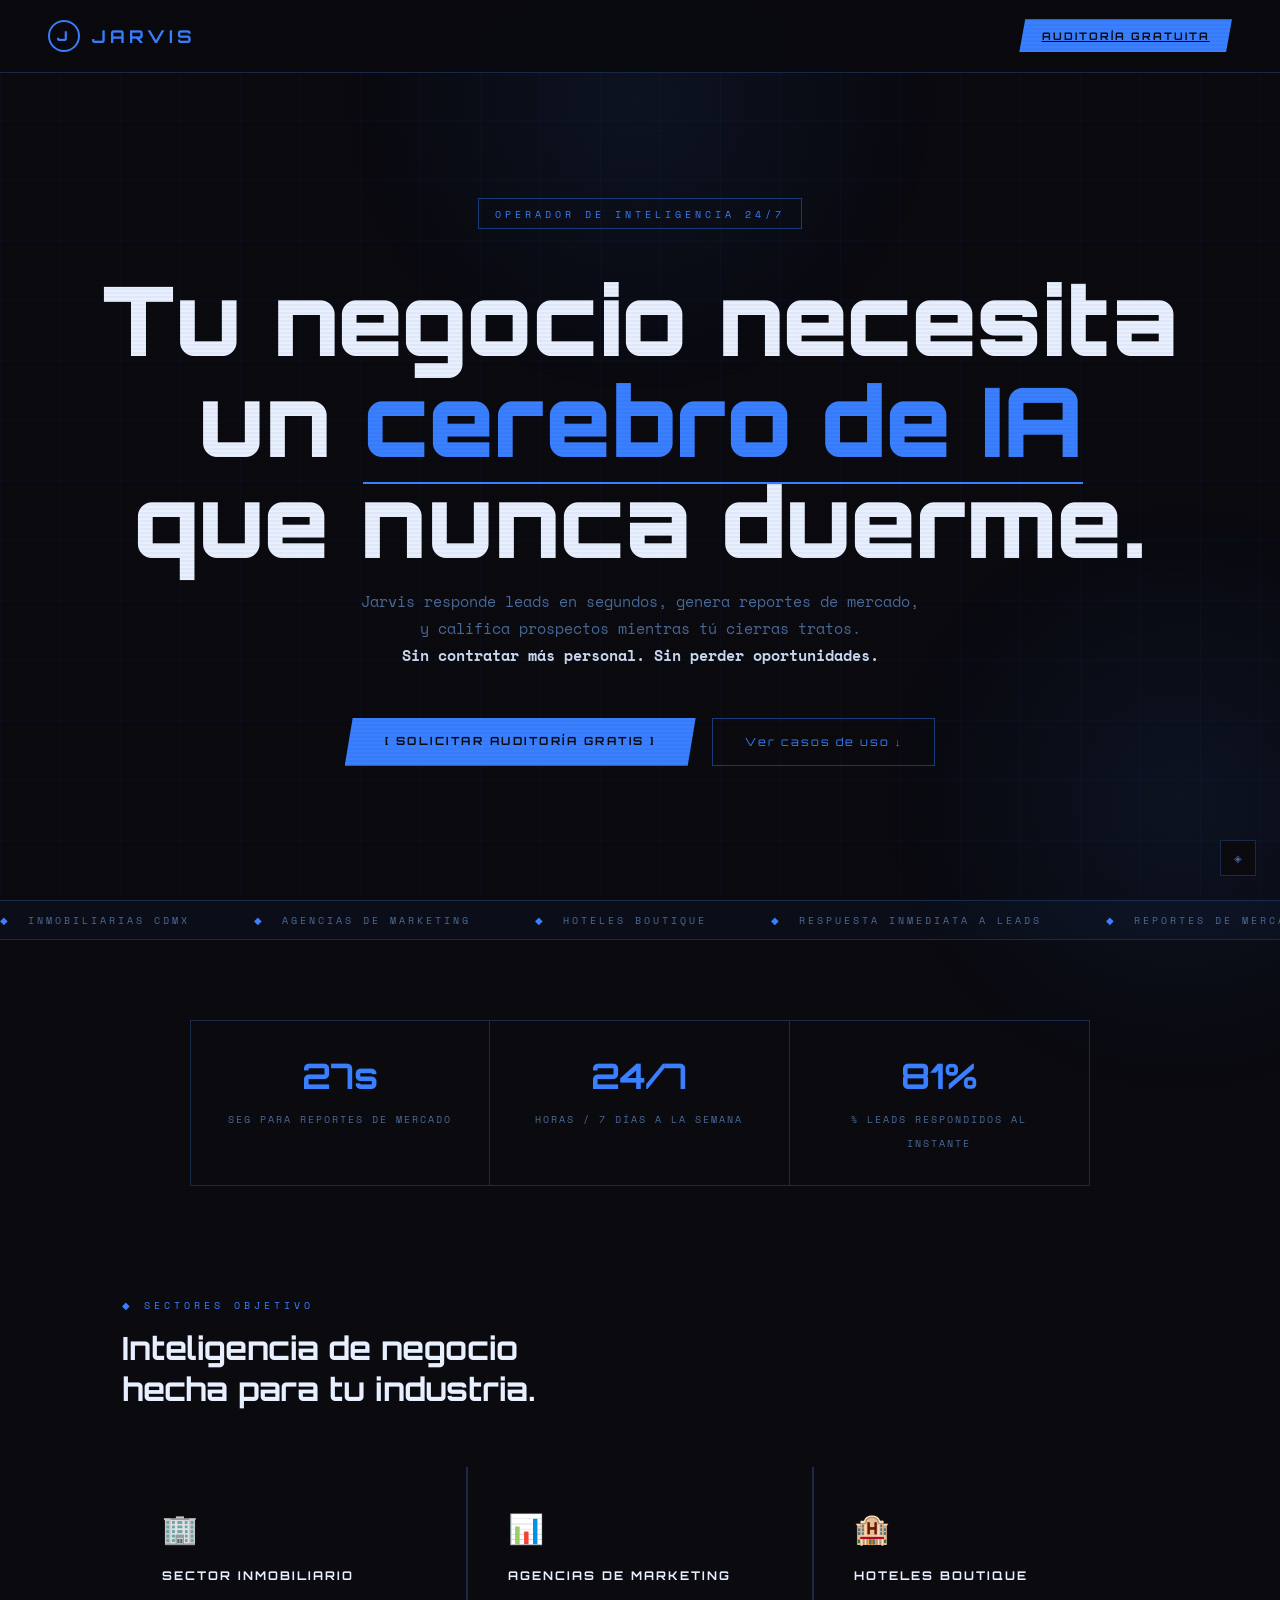
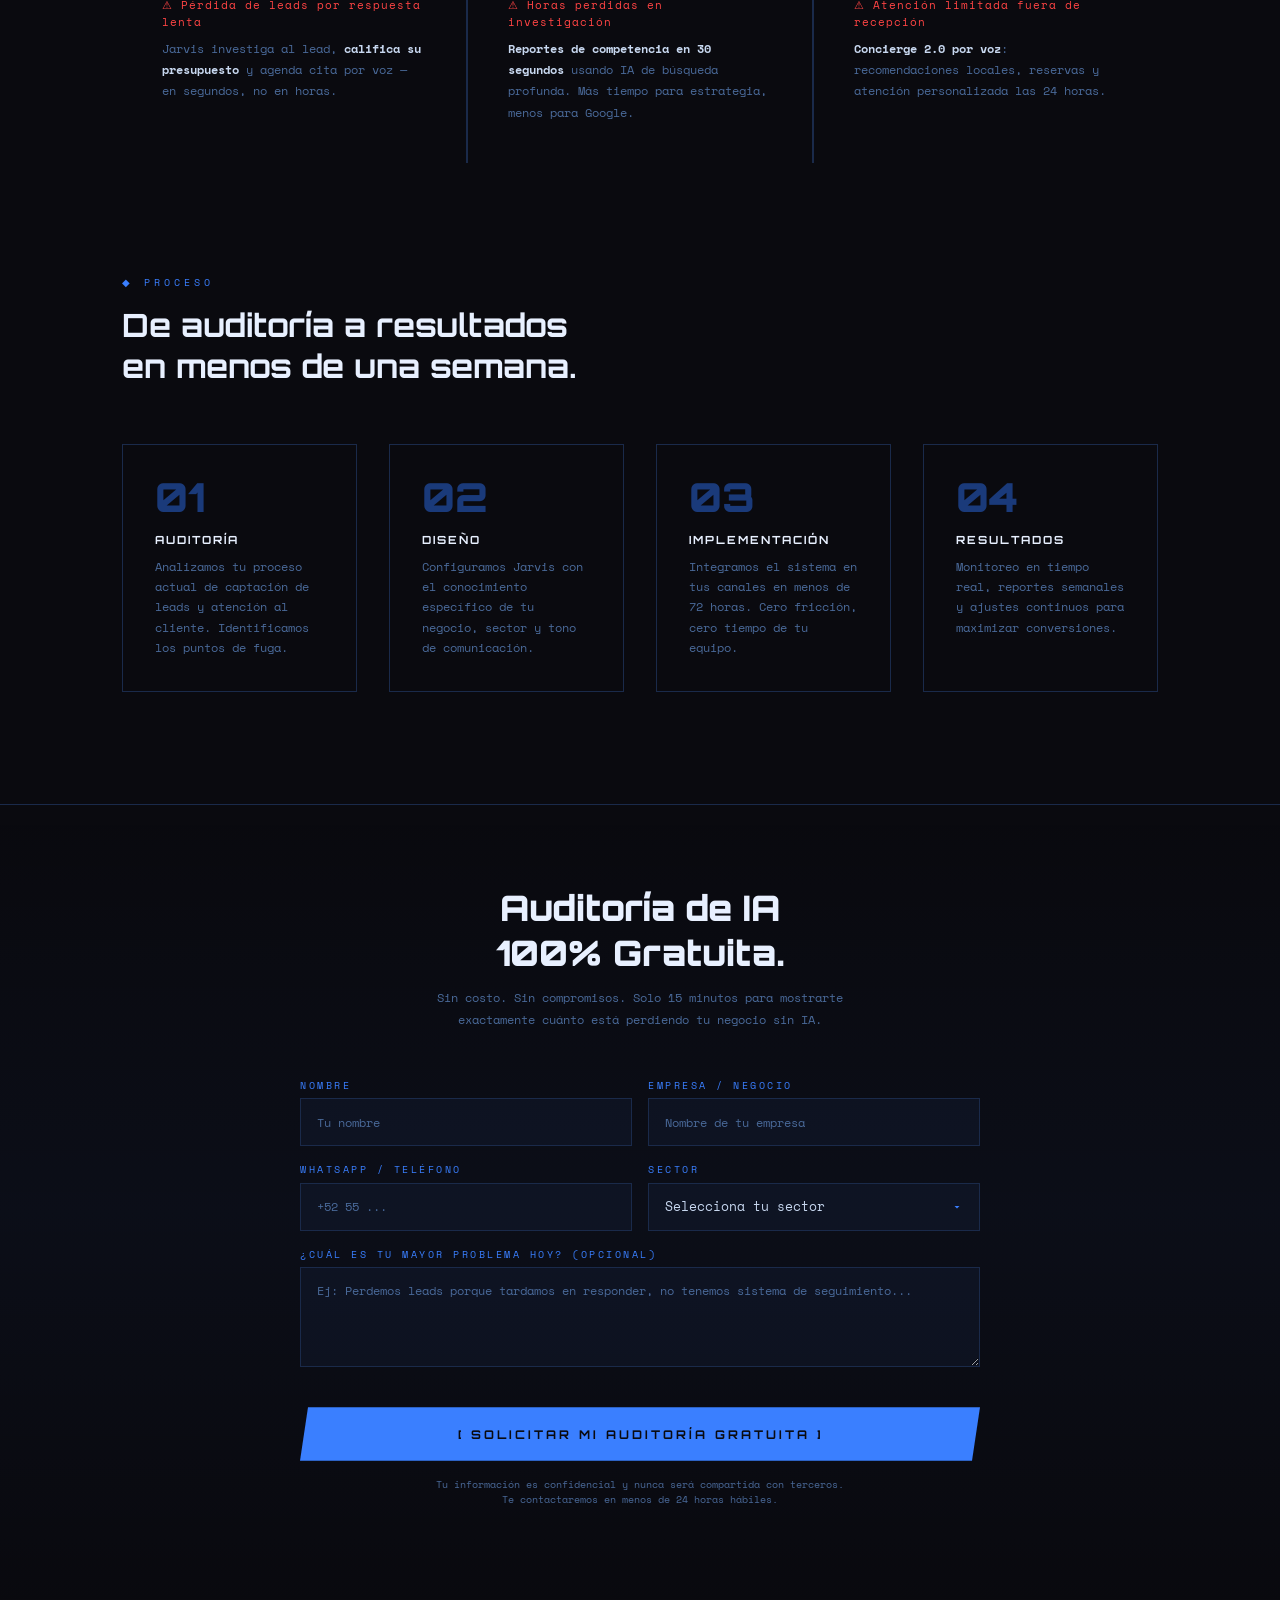
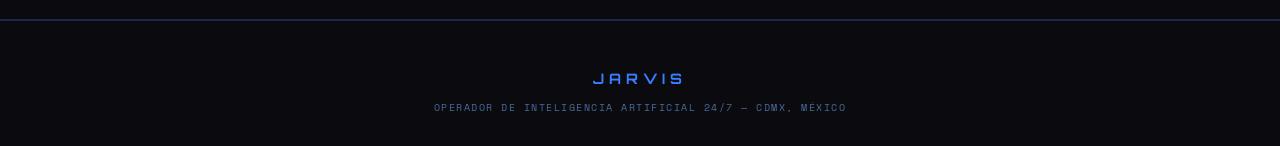
==== landing.html @ da20b684 "feat: landing page de captura de leads" ====
<!DOCTYPE html>
<html lang="es">

<head>
  <meta charset="UTF-8" />
  <meta name="viewport" content="width=device-width, initial-scale=1.0" />
  <title>JARVIS — Auditoría de IA Gratuita para tu Negocio</title>
  <link
    href="https://fonts.googleapis.com/css2?family=Orbitron:wght@300;400;500;700;900&family=Space+Mono:ital,wght@0,400;0,700;1,400&display=swap"
    rel="stylesheet" />
  <style>
    :root {
      --bg: #0a0a0f;
      --bg2: #0d0d18;
      --blue: #3a7fff;
      --blue-dim: #1a3a7a;
      --blue-glow: #3a7fff44;
      --cyan: #00d4ff;
      --text: #c8d8f0;
      --text-dim: #4a6a9a;
      --white: #e8f0ff;
      --green: #1DB954;
      --red: #ff4444;
      --border: #1a2a4a;
    }

    *,
    *::before,
    *::after {
      box-sizing: border-box;
      margin: 0;
      padding: 0;
    }

    html {
      scroll-behavior: smooth;
    }

    body {
      background: var(--bg);
      color: var(--text);
      font-family: 'Space Mono', monospace;
      overflow-x: hidden;
      cursor: crosshair;
    }

    /* ── Scanline overlay ── */
    body::before {
      content: '';
      position: fixed;
      inset: 0;
      background: repeating-linear-gradient(0deg,
          transparent,
          transparent 2px,
          rgba(0, 0, 0, 0.03) 2px,
          rgba(0, 0, 0, 0.03) 4px);
      pointer-events: none;
      z-index: 9999;
    }

    /* ── Grid background ── */
    .grid-bg {
      position: fixed;
      inset: 0;
      background-image:
        linear-gradient(rgba(58, 127, 255, 0.04) 1px, transparent 1px),
        linear-gradient(90deg, rgba(58, 127, 255, 0.04) 1px, transparent 1px);
      background-size: 60px 60px;
      pointer-events: none;
      z-index: 0;
    }

    /* ── Radial glow ── */
    .glow-orb {
      position: fixed;
      width: 600px;
      height: 600px;
      border-radius: 50%;
      background: radial-gradient(circle, rgba(58, 127, 255, 0.08) 0%, transparent 70%);
      pointer-events: none;
      z-index: 0;
      transition: all 2s ease;
    }

    .glow-orb.top {
      top: -200px;
      left: 50%;
      transform: translateX(-50%);
    }

    .glow-orb.bottom {
      bottom: -200px;
      right: -200px;
    }

    /* ── NAV ── */
    nav {
      position: fixed;
      top: 0;
      left: 0;
      right: 0;
      z-index: 100;
      display: flex;
      align-items: center;
      justify-content: space-between;
      padding: 1.2rem 3rem;
      background: rgba(10, 10, 15, 0.85);
      backdrop-filter: blur(12px);
      border-bottom: 1px solid var(--border);
    }

    .nav-logo {
      font-family: 'Orbitron', sans-serif;
      font-weight: 700;
      font-size: 1.1rem;
      color: var(--blue);
      letter-spacing: 4px;
      display: flex;
      align-items: center;
      gap: 0.75rem;
    }

    .nav-logo-icon {
      width: 32px;
      height: 32px;
      border: 2px solid var(--blue);
      border-radius: 50%;
      display: flex;
      align-items: center;
      justify-content: center;
      font-size: 0.85rem;
      font-weight: 900;
      color: var(--blue);
      animation: pulse-border 3s ease-in-out infinite;
    }

    @keyframes pulse-border {

      0%,
      100% {
        box-shadow: 0 0 0 0 var(--blue-glow);
      }

      50% {
        box-shadow: 0 0 0 6px transparent;
      }
    }

    .nav-cta {
      font-family: 'Orbitron', sans-serif;
      font-size: 0.65rem;
      font-weight: 700;
      letter-spacing: 2px;
      color: var(--bg);
      background: var(--blue);
      border: none;
      padding: 0.6rem 1.4rem;
      cursor: pointer;
      clip-path: polygon(6px 0%, 100% 0%, calc(100% - 6px) 100%, 0% 100%);
      transition: all 0.2s;
    }

    .nav-cta:hover {
      background: var(--cyan);
      transform: scale(1.04);
    }

    /* ── HERO ── */
    .hero {
      position: relative;
      z-index: 1;
      min-height: 100vh;
      display: flex;
      flex-direction: column;
      align-items: center;
      justify-content: center;
      text-align: center;
      padding: 8rem 2rem 4rem;
    }

    .hero-tag {
      font-size: 0.65rem;
      letter-spacing: 4px;
      color: var(--blue);
      border: 1px solid var(--blue-dim);
      padding: 0.4rem 1rem;
      margin-bottom: 2.5rem;
      animation: fadeInDown 0.8s ease forwards;
      opacity: 0;
    }

    .hero-title {
      font-family: 'Orbitron', sans-serif;
      font-weight: 900;
      font-size: clamp(2.4rem, 8vw, 6rem);
      line-height: 1.05;
      color: var(--white);
      margin-bottom: 1rem;
      animation: fadeInDown 0.8s 0.15s ease forwards;
      opacity: 0;
    }

    .hero-title span {
      color: var(--blue);
      position: relative;
    }

    .hero-title span::after {
      content: '';
      position: absolute;
      bottom: -4px;
      left: 0;
      right: 0;
      height: 2px;
      background: var(--blue);
      animation: expand-line 1.2s 0.8s ease forwards;
      transform: scaleX(0);
      transform-origin: left;
    }

    @keyframes expand-line {
      to {
        transform: scaleX(1);
      }
    }

    .hero-sub {
      font-size: 0.95rem;
      line-height: 1.8;
      color: var(--text-dim);
      max-width: 620px;
      margin: 0 auto 3rem;
      animation: fadeInDown 0.8s 0.3s ease forwards;
      opacity: 0;
    }

    .hero-sub strong {
      color: var(--text);
    }

    .hero-cta-group {
      display: flex;
      gap: 1rem;
      justify-content: center;
      flex-wrap: wrap;
      animation: fadeInDown 0.8s 0.45s ease forwards;
      opacity: 0;
    }

    .btn-primary {
      font-family: 'Orbitron', sans-serif;
      font-size: 0.7rem;
      font-weight: 700;
      letter-spacing: 2.5px;
      color: var(--bg);
      background: var(--blue);
      border: none;
      padding: 1rem 2.5rem;
      cursor: pointer;
      clip-path: polygon(8px 0%, 100% 0%, calc(100% - 8px) 100%, 0% 100%);
      transition: all 0.25s;
      text-decoration: none;
      display: inline-block;
    }

    .btn-primary:hover {
      background: var(--cyan);
      transform: translateY(-2px);
      box-shadow: 0 8px 30px rgba(0, 212, 255, 0.3);
    }

    .btn-secondary {
      font-family: 'Orbitron', sans-serif;
      font-size: 0.7rem;
      font-weight: 400;
      letter-spacing: 2px;
      color: var(--blue);
      background: transparent;
      border: 1px solid var(--blue-dim);
      padding: 1rem 2rem;
      cursor: pointer;
      text-decoration: none;
      display: inline-block;
      transition: all 0.25s;
    }

    .btn-secondary:hover {
      border-color: var(--blue);
      background: var(--blue-glow);
    }

    /* ── Ticker ── */
    .ticker-wrap {
      position: relative;
      z-index: 1;
      overflow: hidden;
      border-top: 1px solid var(--border);
      border-bottom: 1px solid var(--border);
      background: rgba(58, 127, 255, 0.04);
      padding: 0.7rem 0;
      margin-bottom: 5rem;
    }

    .ticker {
      display: flex;
      gap: 4rem;
      animation: ticker 18s linear infinite;
      white-space: nowrap;
      width: max-content;
    }

    .ticker-item {
      font-size: 0.65rem;
      letter-spacing: 3px;
      color: var(--text-dim);
    }

    .ticker-item span {
      color: var(--blue);
      margin-right: 0.5rem;
    }

    @keyframes ticker {
      from {
        transform: translateX(0);
      }

      to {
        transform: translateX(-50%);
      }
    }

    /* ── STATS ── */
    .stats-bar {
      position: relative;
      z-index: 1;
      display: grid;
      grid-template-columns: repeat(3, 1fr);
      gap: 0;
      border: 1px solid var(--border);
      max-width: 900px;
      margin: 0 auto 7rem;
      animation: fadeInUp 0.8s 0.6s ease forwards;
      opacity: 0;
    }

    .stat-item {
      padding: 2rem;
      text-align: center;
      border-right: 1px solid var(--border);
      position: relative;
    }

    .stat-item:last-child {
      border-right: none;
    }

    .stat-num {
      font-family: 'Orbitron', sans-serif;
      font-size: 2.2rem;
      font-weight: 700;
      color: var(--blue);
      display: block;
      margin-bottom: 0.4rem;
    }

    .stat-label {
      font-size: 0.6rem;
      letter-spacing: 2px;
      color: var(--text-dim);
    }

    /* ── SECTORES ── */
    .section {
      position: relative;
      z-index: 1;
      max-width: 1100px;
      margin: 0 auto;
      padding: 0 2rem 7rem;
    }

    .section-header {
      margin-bottom: 3.5rem;
    }

    .section-tag {
      font-size: 0.6rem;
      letter-spacing: 4px;
      color: var(--blue);
      margin-bottom: 1rem;
      display: block;
    }

    .section-title {
      font-family: 'Orbitron', sans-serif;
      font-size: clamp(1.3rem, 3vw, 2rem);
      font-weight: 700;
      color: var(--white);
      line-height: 1.3;
    }

    .sector-grid {
      display: grid;
      grid-template-columns: repeat(auto-fit, minmax(300px, 1fr));
      gap: 1.5px;
      background: var(--border);
    }

    .sector-card {
      background: var(--bg);
      padding: 2.5rem;
      position: relative;
      overflow: hidden;
      transition: all 0.3s;
      cursor: default;
    }

    .sector-card::before {
      content: '';
      position: absolute;
      top: 0;
      left: 0;
      width: 100%;
      height: 2px;
      background: var(--blue);
      transform: scaleX(0);
      transform-origin: left;
      transition: transform 0.4s ease;
    }

    .sector-card:hover::before {
      transform: scaleX(1);
    }

    .sector-card:hover {
      background: rgba(58, 127, 255, 0.04);
    }

    .sector-icon {
      font-size: 1.8rem;
      margin-bottom: 1.2rem;
      display: block;
    }

    .sector-name {
      font-family: 'Orbitron', sans-serif;
      font-size: 0.75rem;
      font-weight: 700;
      letter-spacing: 2px;
      color: var(--white);
      margin-bottom: 0.8rem;
    }

    .sector-problem {
      font-size: 0.7rem;
      color: var(--red);
      letter-spacing: 1px;
      margin-bottom: 0.5rem;
    }

    .sector-solution {
      font-size: 0.78rem;
      line-height: 1.7;
      color: var(--text-dim);
    }

    .sector-solution strong {
      color: var(--text);
    }

    /* ── CÓMO FUNCIONA ── */
    .how-grid {
      display: grid;
      grid-template-columns: repeat(auto-fit, minmax(220px, 1fr));
      gap: 2rem;
      counter-reset: steps;
    }

    .how-step {
      position: relative;
      counter-increment: steps;
      padding: 2rem;
      border: 1px solid var(--border);
      transition: border-color 0.3s;
    }

    .how-step:hover {
      border-color: var(--blue);
    }

    .how-step::before {
      content: '0' counter(steps);
      font-family: 'Orbitron', sans-serif;
      font-size: 2.5rem;
      font-weight: 900;
      color: var(--blue-dim);
      display: block;
      margin-bottom: 1rem;
      line-height: 1;
    }

    .how-step-title {
      font-family: 'Orbitron', sans-serif;
      font-size: 0.7rem;
      font-weight: 700;
      letter-spacing: 2px;
      color: var(--white);
      margin-bottom: 0.6rem;
    }

    .how-step-desc {
      font-size: 0.75rem;
      line-height: 1.7;
      color: var(--text-dim);
    }

    /* ── FORMULARIO ── */
    #form-section {
      position: relative;
      z-index: 1;
      padding: 5rem 2rem 7rem;
      background: linear-gradient(180deg, transparent, rgba(58, 127, 255, 0.04) 50%, transparent);
      border-top: 1px solid var(--border);
      border-bottom: 1px solid var(--border);
    }

    .form-container {
      max-width: 680px;
      margin: 0 auto;
    }

    .form-title {
      font-family: 'Orbitron', sans-serif;
      font-size: clamp(1.4rem, 4vw, 2.2rem);
      font-weight: 900;
      color: var(--white);
      text-align: center;
      margin-bottom: 0.8rem;
    }

    .form-sub {
      font-size: 0.78rem;
      color: var(--text-dim);
      text-align: center;
      margin-bottom: 3rem;
      line-height: 1.7;
    }

    .form-grid {
      display: grid;
      grid-template-columns: 1fr 1fr;
      gap: 1rem;
      margin-bottom: 1rem;
    }

    @media (max-width: 560px) {
      .form-grid {
        grid-template-columns: 1fr;
      }
    }

    .form-group {
      display: flex;
      flex-direction: column;
      gap: 0.4rem;
    }

    .form-group.full {
      grid-column: 1 / -1;
    }

    .form-label {
      font-size: 0.6rem;
      letter-spacing: 2.5px;
      color: var(--blue);
    }

    .form-input,
    .form-select,
    .form-textarea {
      background: rgba(58, 127, 255, 0.05);
      border: 1px solid var(--border);
      color: var(--text);
      font-family: 'Space Mono', monospace;
      font-size: 0.8rem;
      padding: 0.85rem 1rem;
      transition: border-color 0.2s, background 0.2s;
      outline: none;
      width: 100%;
      -webkit-appearance: none;
    }

    .form-input:focus,
    .form-select:focus,
    .form-textarea:focus {
      border-color: var(--blue);
      background: rgba(58, 127, 255, 0.1);
    }

    .form-input::placeholder,
    .form-textarea::placeholder {
      color: var(--text-dim);
      font-size: 0.75rem;
    }

    .form-select {
      cursor: pointer;
      background-image: url("data:image/svg+xml,%3Csvg xmlns='http://www.w3.org/2000/svg' width='12' height='12' viewBox='0 0 24 24' fill='%233a7fff'%3E%3Cpath d='M7 10l5 5 5-5z'/%3E%3C/svg%3E");
      background-repeat: no-repeat;
      background-position: right 1rem center;
      padding-right: 2.5rem;
    }

    .form-select option {
      background: #0d0d18;
      color: var(--text);
    }

    .form-textarea {
      resize: vertical;
      min-height: 100px;
    }

    .form-submit {
      width: 100%;
      font-family: 'Orbitron', sans-serif;
      font-size: 0.75rem;
      font-weight: 700;
      letter-spacing: 3px;
      color: var(--bg);
      background: var(--blue);
      border: none;
      padding: 1.2rem;
      cursor: pointer;
      margin-top: 1.5rem;
      clip-path: polygon(8px 0%, 100% 0%, calc(100% - 8px) 100%, 0% 100%);
      transition: all 0.25s;
      position: relative;
      overflow: hidden;
    }

    .form-submit::after {
      content: '';
      position: absolute;
      inset: 0;
      background: linear-gradient(90deg, transparent, rgba(255, 255, 255, 0.15), transparent);
      transform: translateX(-100%);
      transition: transform 0.5s;
    }

    .form-submit:hover::after {
      transform: translateX(100%);
    }

    .form-submit:hover {
      background: var(--cyan);
    }

    .form-submit:disabled {
      opacity: 0.5;
      cursor: not-allowed;
    }

    .form-legal {
      font-size: 0.6rem;
      color: var(--text-dim);
      text-align: center;
      margin-top: 1rem;
      line-height: 1.6;
    }

    /* ── SUCCESS ── */
    #success-msg {
      display: none;
      text-align: center;
      padding: 3rem;
      border: 1px solid var(--green);
      background: rgba(29, 185, 84, 0.05);
    }

    #success-msg .ok-icon {
      font-size: 2.5rem;
      display: block;
      margin-bottom: 1rem;
    }

    #success-msg h3 {
      font-family: 'Orbitron', sans-serif;
      color: var(--green);
      letter-spacing: 2px;
      margin-bottom: 0.8rem;
      font-size: 1rem;
    }

    #success-msg p {
      font-size: 0.78rem;
      color: var(--text-dim);
      line-height: 1.7;
    }

    /* ── LEADS PANEL ── */
    #admin-panel {
      display: none;
      position: fixed;
      inset: 0;
      background: rgba(0, 0, 0, 0.9);
      z-index: 200;
      overflow-y: auto;
      padding: 2rem;
    }

    .admin-inner {
      max-width: 900px;
      margin: 0 auto;
      background: var(--bg2);
      border: 1px solid var(--border);
      padding: 2rem;
    }

    .admin-header {
      display: flex;
      justify-content: space-between;
      align-items: center;
      margin-bottom: 2rem;
      padding-bottom: 1rem;
      border-bottom: 1px solid var(--border);
    }

    .admin-title {
      font-family: 'Orbitron', sans-serif;
      color: var(--blue);
      letter-spacing: 3px;
      font-size: 0.9rem;
    }

    .btn-close-admin {
      background: none;
      border: 1px solid var(--border);
      color: var(--text-dim);
      font-family: 'Space Mono', monospace;
      font-size: 0.75rem;
      padding: 0.4rem 0.8rem;
      cursor: pointer;
    }

    .btn-close-admin:hover {
      border-color: var(--red);
      color: var(--red);
    }

    .lead-table {
      width: 100%;
      border-collapse: collapse;
      font-size: 0.72rem;
    }

    .lead-table th {
      font-size: 0.58rem;
      letter-spacing: 2px;
      color: var(--blue);
      text-align: left;
      padding: 0.7rem 0.8rem;
      border-bottom: 1px solid var(--border);
    }

    .lead-table td {
      padding: 0.8rem;
      border-bottom: 1px solid rgba(26, 42, 74, 0.5);
      color: var(--text-dim);
      vertical-align: top;
    }

    .lead-table tr:hover td {
      background: rgba(58, 127, 255, 0.04);
    }

    .lead-table .lead-nombre {
      color: var(--white);
      font-weight: 700;
    }

    .badge-sector {
      font-size: 0.55rem;
      letter-spacing: 1.5px;
      padding: 0.2rem 0.5rem;
      border: 1px solid var(--blue-dim);
      color: var(--blue);
    }

    .admin-empty {
      text-align: center;
      padding: 3rem;
      color: var(--text-dim);
      font-size: 0.75rem;
    }

    .admin-actions {
      display: flex;
      gap: 1rem;
      margin-top: 1.5rem;
      flex-wrap: wrap;
    }

    .btn-export {
      font-family: 'Orbitron', sans-serif;
      font-size: 0.6rem;
      letter-spacing: 2px;
      color: var(--blue);
      background: transparent;
      border: 1px solid var(--blue-dim);
      padding: 0.6rem 1.2rem;
      cursor: pointer;
      transition: all 0.2s;
    }

    .btn-export:hover {
      border-color: var(--blue);
      background: var(--blue-glow);
    }

    /* ── FOOTER ── */
    footer {
      position: relative;
      z-index: 1;
      text-align: center;
      padding: 3rem 2rem;
      border-top: 1px solid var(--border);
    }

    .footer-logo {
      font-family: 'Orbitron', sans-serif;
      font-size: 0.9rem;
      font-weight: 700;
      color: var(--blue);
      letter-spacing: 5px;
      margin-bottom: 0.8rem;
    }

    .footer-text {
      font-size: 0.62rem;
      letter-spacing: 1.5px;
      color: var(--text-dim);
    }

    /* ── Hidden admin trigger ── */
    .admin-trigger {
      position: fixed;
      bottom: 1.5rem;
      right: 1.5rem;
      width: 36px;
      height: 36px;
      border: 1px solid var(--border);
      background: var(--bg);
      cursor: pointer;
      display: flex;
      align-items: center;
      justify-content: center;
      font-size: 0.6rem;
      color: var(--text-dim);
      z-index: 50;
      font-family: 'Space Mono', monospace;
      transition: all 0.2s;
    }

    .admin-trigger:hover {
      border-color: var(--blue);
      color: var(--blue);
    }

    /* ── Animations ── */
    @keyframes fadeInDown {
      from {
        opacity: 0;
        transform: translateY(-20px);
      }

      to {
        opacity: 1;
        transform: translateY(0);
      }
    }

    @keyframes fadeInUp {
      from {
        opacity: 0;
        transform: translateY(20px);
      }

      to {
        opacity: 1;
        transform: translateY(0);
      }
    }

    .reveal {
      opacity: 0;
      transform: translateY(24px);
      transition: opacity 0.7s ease, transform 0.7s ease;
    }

    .reveal.visible {
      opacity: 1;
      transform: none;
    }

    /* ── Responsive ── */
    @media (max-width: 768px) {
      nav {
        padding: 1rem 1.5rem;
      }

      .stats-bar {
        grid-template-columns: 1fr;
      }

      .stat-item {
        border-right: none;
        border-bottom: 1px solid var(--border);
      }

      .stat-item:last-child {
        border-bottom: none;
      }
    }
  </style>
</head>

<body>

  <div class="grid-bg"></div>
  <div class="glow-orb top"></div>
  <div class="glow-orb bottom"></div>

  <!-- NAV -->
  <nav>
    <div class="nav-logo">
      <div class="nav-logo-icon">J</div>
      JARVIS
    </div>
    <a href="#form-section" class="nav-cta">AUDITORÍA GRATUITA</a>
  </nav>

  <!-- HERO -->
  <section class="hero">
    <div class="hero-tag">OPERADOR DE INTELIGENCIA 24/7</div>
    <h1 class="hero-title">
      Tu negocio necesita<br />un <span>cerebro de IA</span><br />que nunca duerme.
    </h1>
    <p class="hero-sub">
      Jarvis responde leads en segundos, genera reportes de mercado,<br />
      y califica prospectos mientras tú cierras tratos.<br />
      <strong>Sin contratar más personal. Sin perder oportunidades.</strong>
    </p>
    <div class="hero-cta-group">
      <a href="#form-section" class="btn-primary">[ SOLICITAR AUDITORÍA GRATIS ]</a>
      <a href="#sectores" class="btn-secondary">Ver casos de uso ↓</a>
    </div>
  </section>

  <!-- TICKER -->
  <div class="ticker-wrap">
    <div class="ticker">
      <span class="ticker-item"><span>◆</span> INMOBILIARIAS CDMX</span>
      <span class="ticker-item"><span>◆</span> AGENCIAS DE MARKETING</span>
      <span class="ticker-item"><span>◆</span> HOTELES BOUTIQUE</span>
      <span class="ticker-item"><span>◆</span> RESPUESTA INMEDIATA A LEADS</span>
      <span class="ticker-item"><span>◆</span> REPORTES DE MERCADO EN 30 SEG</span>
      <span class="ticker-item"><span>◆</span> CONCIERGE 2.0 POR VOZ</span>
      <span class="ticker-item"><span>◆</span> INMOBILIARIAS CDMX</span>
      <span class="ticker-item"><span>◆</span> AGENCIAS DE MARKETING</span>
      <span class="ticker-item"><span>◆</span> HOTELES BOUTIQUE</span>
      <span class="ticker-item"><span>◆</span> RESPUESTA INMEDIATA A LEADS</span>
      <span class="ticker-item"><span>◆</span> REPORTES DE MERCADO EN 30 SEG</span>
      <span class="ticker-item"><span>◆</span> CONCIERGE 2.0 POR VOZ</span>
    </div>
  </div>

  <!-- STATS -->
  <div class="stats-bar reveal">
    <div class="stat-item">
      <span class="stat-num" data-target="30">0</span>
      <span class="stat-label">SEG PARA REPORTES DE MERCADO</span>
    </div>
    <div class="stat-item">
      <span class="stat-num" data-target="24">0</span>
      <span class="stat-label">HORAS / 7 DÍAS A LA SEMANA</span>
    </div>
    <div class="stat-item">
      <span class="stat-num" data-target="100">0</span>
      <span class="stat-label">% LEADS RESPONDIDOS AL INSTANTE</span>
    </div>
  </div>

  <!-- SECTORES -->
  <section class="section" id="sectores">
    <div class="section-header reveal">
      <span class="section-tag">◆ SECTORES OBJETIVO</span>
      <h2 class="section-title">Inteligencia de negocio<br />hecha para tu industria.</h2>
    </div>
    <div class="sector-grid reveal">
      <div class="sector-card">
        <span class="sector-icon">🏢</span>
        <div class="sector-name">SECTOR INMOBILIARIO</div>
        <div class="sector-problem">⚠ Pérdida de leads por respuesta lenta</div>
        <div class="sector-solution">
          Jarvis investiga al lead, <strong>califica su presupuesto</strong> y agenda cita por voz — en segundos, no en
          horas.
        </div>
      </div>
      <div class="sector-card">
        <span class="sector-icon">📊</span>
        <div class="sector-name">AGENCIAS DE MARKETING</div>
        <div class="sector-problem">⚠ Horas perdidas en investigación</div>
        <div class="sector-solution">
          <strong>Reportes de competencia en 30 segundos</strong> usando IA de búsqueda profunda. Más tiempo para
          estrategia, menos para Google.
        </div>
      </div>
      <div class="sector-card">
        <span class="sector-icon">🏨</span>
        <div class="sector-name">HOTELES BOUTIQUE</div>
        <div class="sector-problem">⚠ Atención limitada fuera de recepción</div>
        <div class="sector-solution">
          <strong>Concierge 2.0 por voz</strong>: recomendaciones locales, reservas y atención personalizada las 24
          horas.
        </div>
      </div>
    </div>
  </section>

  <!-- CÓMO FUNCIONA -->
  <section class="section">
    <div class="section-header reveal">
      <span class="section-tag">◆ PROCESO</span>
      <h2 class="section-title">De auditoría a resultados<br />en menos de una semana.</h2>
    </div>
    <div class="how-grid reveal">
      <div class="how-step">
        <div class="how-step-title">AUDITORÍA</div>
        <div class="how-step-desc">Analizamos tu proceso actual de captación de leads y atención al cliente.
          Identificamos los puntos de fuga.</div>
      </div>
      <div class="how-step">
        <div class="how-step-title">DISEÑO</div>
        <div class="how-step-desc">Configuramos Jarvis con el conocimiento específico de tu negocio, sector y tono de
          comunicación.</div>
      </div>
      <div class="how-step">
        <div class="how-step-title">IMPLEMENTACIÓN</div>
        <div class="how-step-desc">Integramos el sistema en tus canales en menos de 72 horas. Cero fricción, cero tiempo
          de tu equipo.</div>
      </div>
      <div class="how-step">
        <div class="how-step-title">RESULTADOS</div>
        <div class="how-step-desc">Monitoreo en tiempo real, reportes semanales y ajustes continuos para maximizar
          conversiones.</div>
      </div>
    </div>
  </section>

  <!-- FORMULARIO -->
  <section id="form-section">
    <div class="form-container">
      <h2 class="form-title reveal">Auditoría de IA<br />100% Gratuita.</h2>
      <p class="form-sub reveal">
        Sin costo. Sin compromisos. Solo 15 minutos para mostrarte<br />
        exactamente cuánto está perdiendo tu negocio sin IA.
      </p>

      <form id="lead-form" class="reveal">
        <div class="form-grid">
          <div class="form-group">
            <label class="form-label">NOMBRE</label>
            <input type="text" class="form-input" id="f-nombre" placeholder="Tu nombre" required />
          </div>
          <div class="form-group">
            <label class="form-label">EMPRESA / NEGOCIO</label>
            <input type="text" class="form-input" id="f-empresa" placeholder="Nombre de tu empresa" required />
          </div>
          <div class="form-group">
            <label class="form-label">WHATSAPP / TELÉFONO</label>
            <input type="tel" class="form-input" id="f-telefono" placeholder="+52 55 ..." required />
          </div>
          <div class="form-group">
            <label class="form-label">SECTOR</label>
            <select class="form-select" id="f-sector" required>
              <option value="" disabled selected>Selecciona tu sector</option>
              <option value="Inmobiliario">Inmobiliario / Real Estate</option>
              <option value="Marketing">Agencia de Marketing</option>
              <option value="Hotel">Hotel / Hospedaje</option>
              <option value="Restaurante">Restaurante / F&B</option>
              <option value="Retail">Retail / Comercio</option>
              <option value="Servicios">Servicios Profesionales</option>
              <option value="Otro">Otro</option>
            </select>
          </div>
          <div class="form-group full">
            <label class="form-label">¿CUÁL ES TU MAYOR PROBLEMA HOY? (OPCIONAL)</label>
            <textarea class="form-textarea" id="f-problema"
              placeholder="Ej: Perdemos leads porque tardamos en responder, no tenemos sistema de seguimiento..."></textarea>
          </div>
        </div>
        <button type="submit" class="form-submit" id="btn-submit">
          [ SOLICITAR MI AUDITORÍA GRATUITA ]
        </button>
        <p class="form-legal">
          Tu información es confidencial y nunca será compartida con terceros.<br />
          Te contactaremos en menos de 24 horas hábiles.
        </p>
      </form>

      <div id="success-msg">
        <span class="ok-icon">✓</span>
        <h3>SOLICITUD RECIBIDA</h3>
        <p>
          Hemos registrado tu solicitud de auditoría.<br />
          Te contactaremos en las próximas <strong>24 horas hábiles</strong><br />
          al número que proporcionaste. ¡Prepárate para ver los números reales!
        </p>
      </div>
    </div>
  </section>

  <!-- FOOTER -->
  <footer>
    <div class="footer-logo">JARVIS</div>
    <p class="footer-text">OPERADOR DE INTELIGENCIA ARTIFICIAL 24/7 — CDMX, MÉXICO</p>
  </footer>

  <!-- Admin trigger (hidden) -->
  <button class="admin-trigger" id="btn-admin-trigger" title="Panel de leads">◈</button>

  <!-- Admin panel -->
  <div id="admin-panel">
    <div class="admin-inner">
      <div class="admin-header">
        <div class="admin-title">[ PANEL DE LEADS ]</div>
        <button class="btn-close-admin" id="btn-close-admin">[ CERRAR ]</button>
      </div>
      <div id="leads-table-wrap"></div>
      <div class="admin-actions">
        <button class="btn-export" id="btn-export-leads">[ ↓ EXPORTAR .TXT ]</button>
        <button class="btn-export" id="btn-clear-leads" style="border-color:#ff444444;color:#ff4444;">[ LIMPIAR LEADS
          ]</button>
      </div>
    </div>
  </div>

  <script>
    // ── Scroll reveal ──
    const reveals = document.querySelectorAll('.reveal');
    const observer = new IntersectionObserver((entries) => {
      entries.forEach(e => { if (e.isIntersecting) { e.target.classList.add('visible'); } });
    }, { threshold: 0.12 });
    reveals.forEach(el => observer.observe(el));

    // ── Counter animation ──
    const counters = document.querySelectorAll('.stat-num[data-target]');
    const counterObs = new IntersectionObserver((entries) => {
      entries.forEach(e => {
        if (e.isIntersecting) {
          const el = e.target;
          const target = parseInt(el.dataset.target);
          let current = 0;
          const step = Math.ceil(target / 40);
          const interval = setInterval(() => {
            current = Math.min(current + step, target);
            el.textContent = current + (target === 100 ? '%' : (target === 24 ? '/7' : 's'));
            if (current >= target) clearInterval(interval);
          }, 35);
          counterObs.unobserve(el);
        }
      });
    }, { threshold: 0.5 });
    counters.forEach(el => counterObs.observe(el));

    // ── Lead storage ──
    function getLeads() {
      try { return JSON.parse(localStorage.getItem('jarvis-leads') || '[]'); } catch { return []; }
    }
    function saveLeads(leads) {
      localStorage.setItem('jarvis-leads', JSON.stringify(leads));
    }

    // ── Form submit ──
    const form = document.getElementById('lead-form');
    const successMsg = document.getElementById('success-msg');
    const btnSubmit = document.getElementById('btn-submit');

    form.addEventListener('submit', (e) => {
      e.preventDefault();
      btnSubmit.disabled = true;
      btnSubmit.textContent = '[ ENVIANDO... ]';

      const lead = {
        id: Date.now(),
        fecha: new Date().toLocaleString('es-MX'),
        nombre: document.getElementById('f-nombre').value.trim(),
        empresa: document.getElementById('f-empresa').value.trim(),
        telefono: document.getElementById('f-telefono').value.trim(),
        sector: document.getElementById('f-sector').value,
        problema: document.getElementById('f-problema').value.trim(),
      };

      const leads = getLeads();
      leads.unshift(lead);
      saveLeads(leads);

      setTimeout(() => {
        form.style.display = 'none';
        successMsg.style.display = 'block';
      }, 800);
    });

    // ── Admin panel ──
    let adminClicks = 0;
    let adminTimer = null;

    document.getElementById('btn-admin-trigger').addEventListener('click', () => {
      adminClicks++;
      clearTimeout(adminTimer);
      adminTimer = setTimeout(() => { adminClicks = 0; }, 2000);
      if (adminClicks >= 3) {
        adminClicks = 0;
        openAdminPanel();
      }
    });

    document.getElementById('btn-close-admin').addEventListener('click', () => {
      document.getElementById('admin-panel').style.display = 'none';
    });

    function openAdminPanel() {
      renderLeadsTable();
      document.getElementById('admin-panel').style.display = 'block';
    }

    function renderLeadsTable() {
      const leads = getLeads();
      const wrap = document.getElementById('leads-table-wrap');

      if (leads.length === 0) {
        wrap.innerHTML = '<div class="admin-empty">Sin leads registrados aún.<br/>Comparte la landing y espera a que lleguen. 🚀</div>';
        return;
      }

      const rows = leads.map(l => `
        <tr>
          <td>${l.fecha}</td>
          <td class="lead-nombre">${l.nombre}</td>
          <td>${l.empresa}</td>
          <td>${l.telefono}</td>
          <td><span class="badge-sector">${l.sector}</span></td>
          <td style="max-width:200px;font-size:0.65rem;">${l.problema || '—'}</td>
        </tr>
      `).join('');

      wrap.innerHTML = `
        <table class="lead-table">
          <thead>
            <tr>
              <th>FECHA</th>
              <th>NOMBRE</th>
              <th>EMPRESA</th>
              <th>TELÉFONO</th>
              <th>SECTOR</th>
              <th>PROBLEMA</th>
            </tr>
          </thead>
          <tbody>${rows}</tbody>
        </table>
      `;
    }

    // ── Exportar leads ──
    document.getElementById('btn-export-leads').addEventListener('click', () => {
      const leads = getLeads();
      if (!leads.length) return;
      let txt = `LEADS JARVIS — ${new Date().toLocaleString('es-MX')}\n${'='.repeat(60)}\n\n`;
      leads.forEach((l, i) => {
        txt += `${i + 1}. ${l.nombre} | ${l.empresa}\n`;
        txt += `   Tel: ${l.telefono} | Sector: ${l.sector}\n`;
        txt += `   Fecha: ${l.fecha}\n`;
        if (l.problema) txt += `   Problema: ${l.problema}\n`;
        txt += `\n`;
      });
      const blob = new Blob([txt], { type: 'text/plain;charset=utf-8' });
      const a = document.createElement('a');
      a.href = URL.createObjectURL(blob);
      a.download = `leads-jarvis-${Date.now()}.txt`;
      a.click();
    });

    // ── Limpiar leads ──
    document.getElementById('btn-clear-leads').addEventListener('click', () => {
      if (confirm('¿Borrar todos los leads? Esta acción no se puede deshacer.')) {
        localStorage.removeItem('jarvis-leads');
        renderLeadsTable();
      }
    });

    // ── Cursor trail ──
    document.addEventListener('mousemove', (e) => {
      const orb = document.querySelector('.glow-orb.top');
      if (orb) {
        orb.style.transform = `translateX(calc(-50% + ${(e.clientX - window.innerWidth / 2) * 0.03}px))`;
      }
    });
  </script>
</body>

</html>
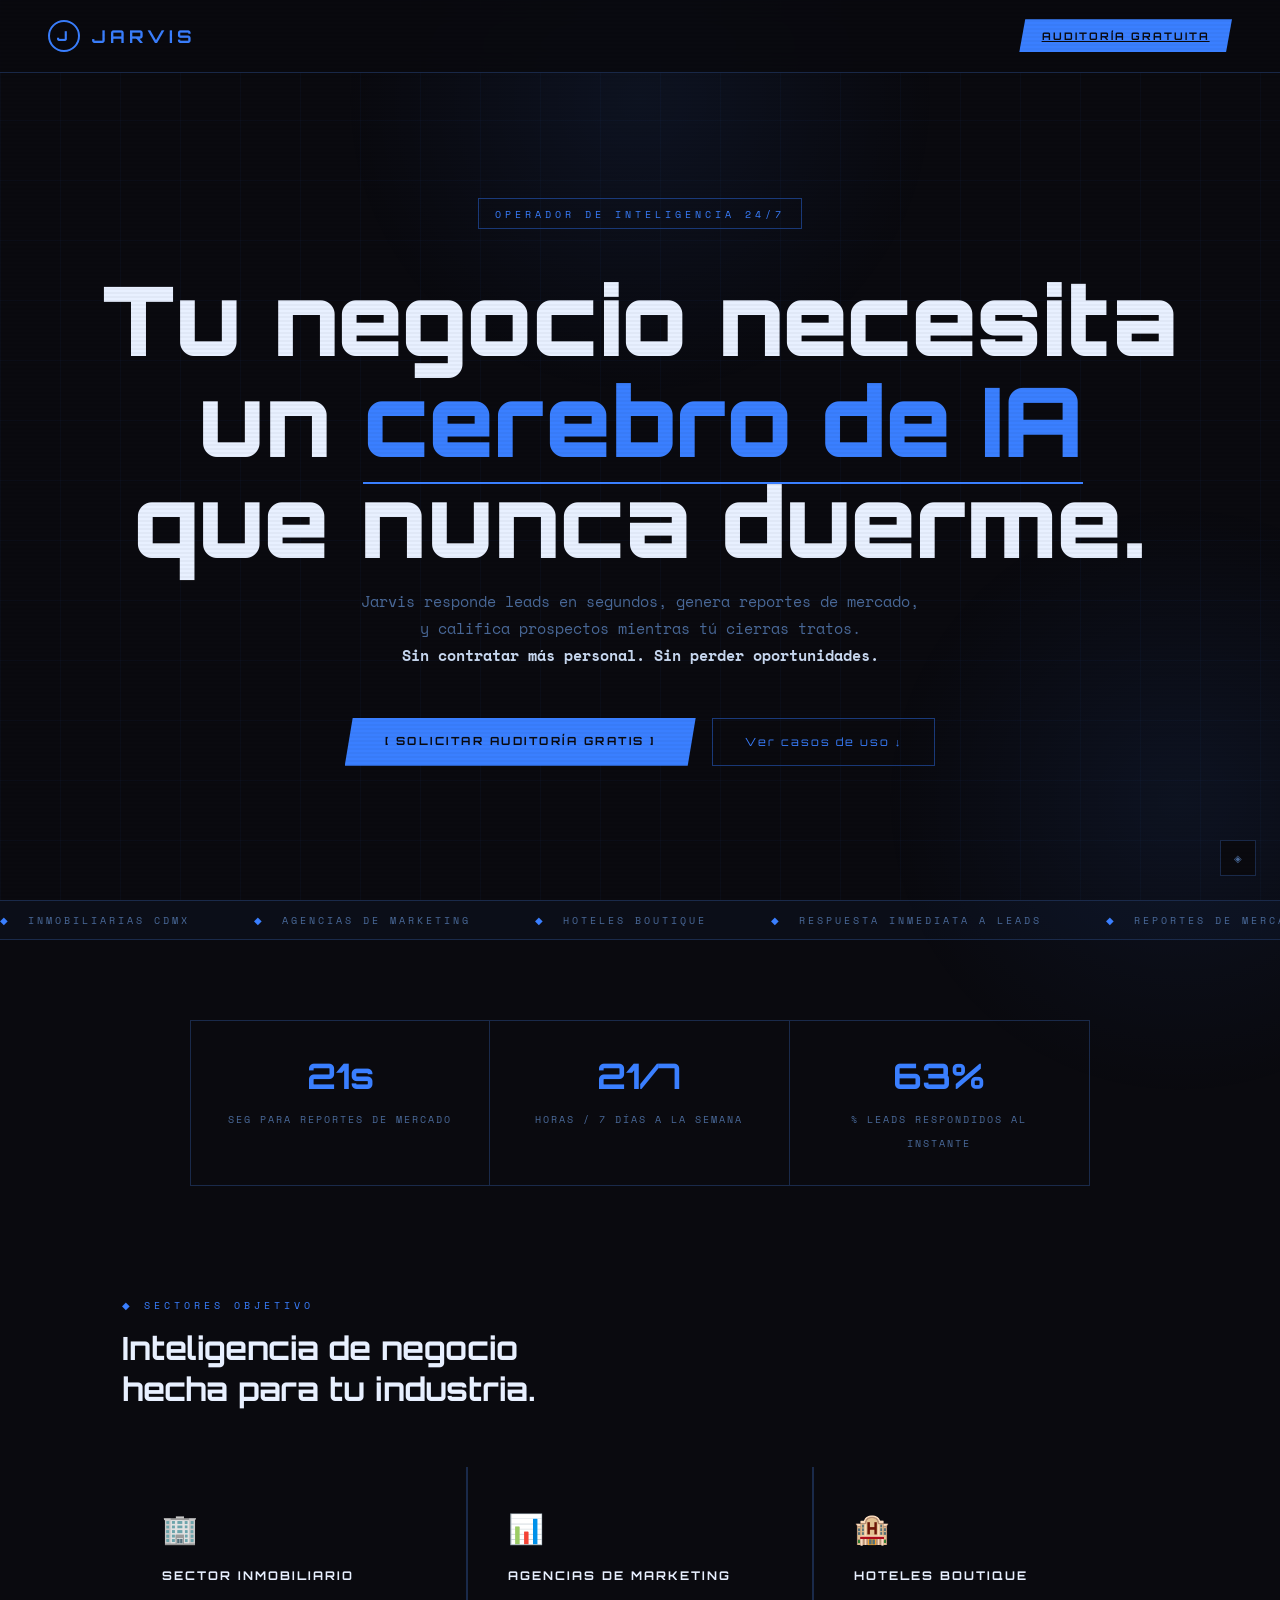
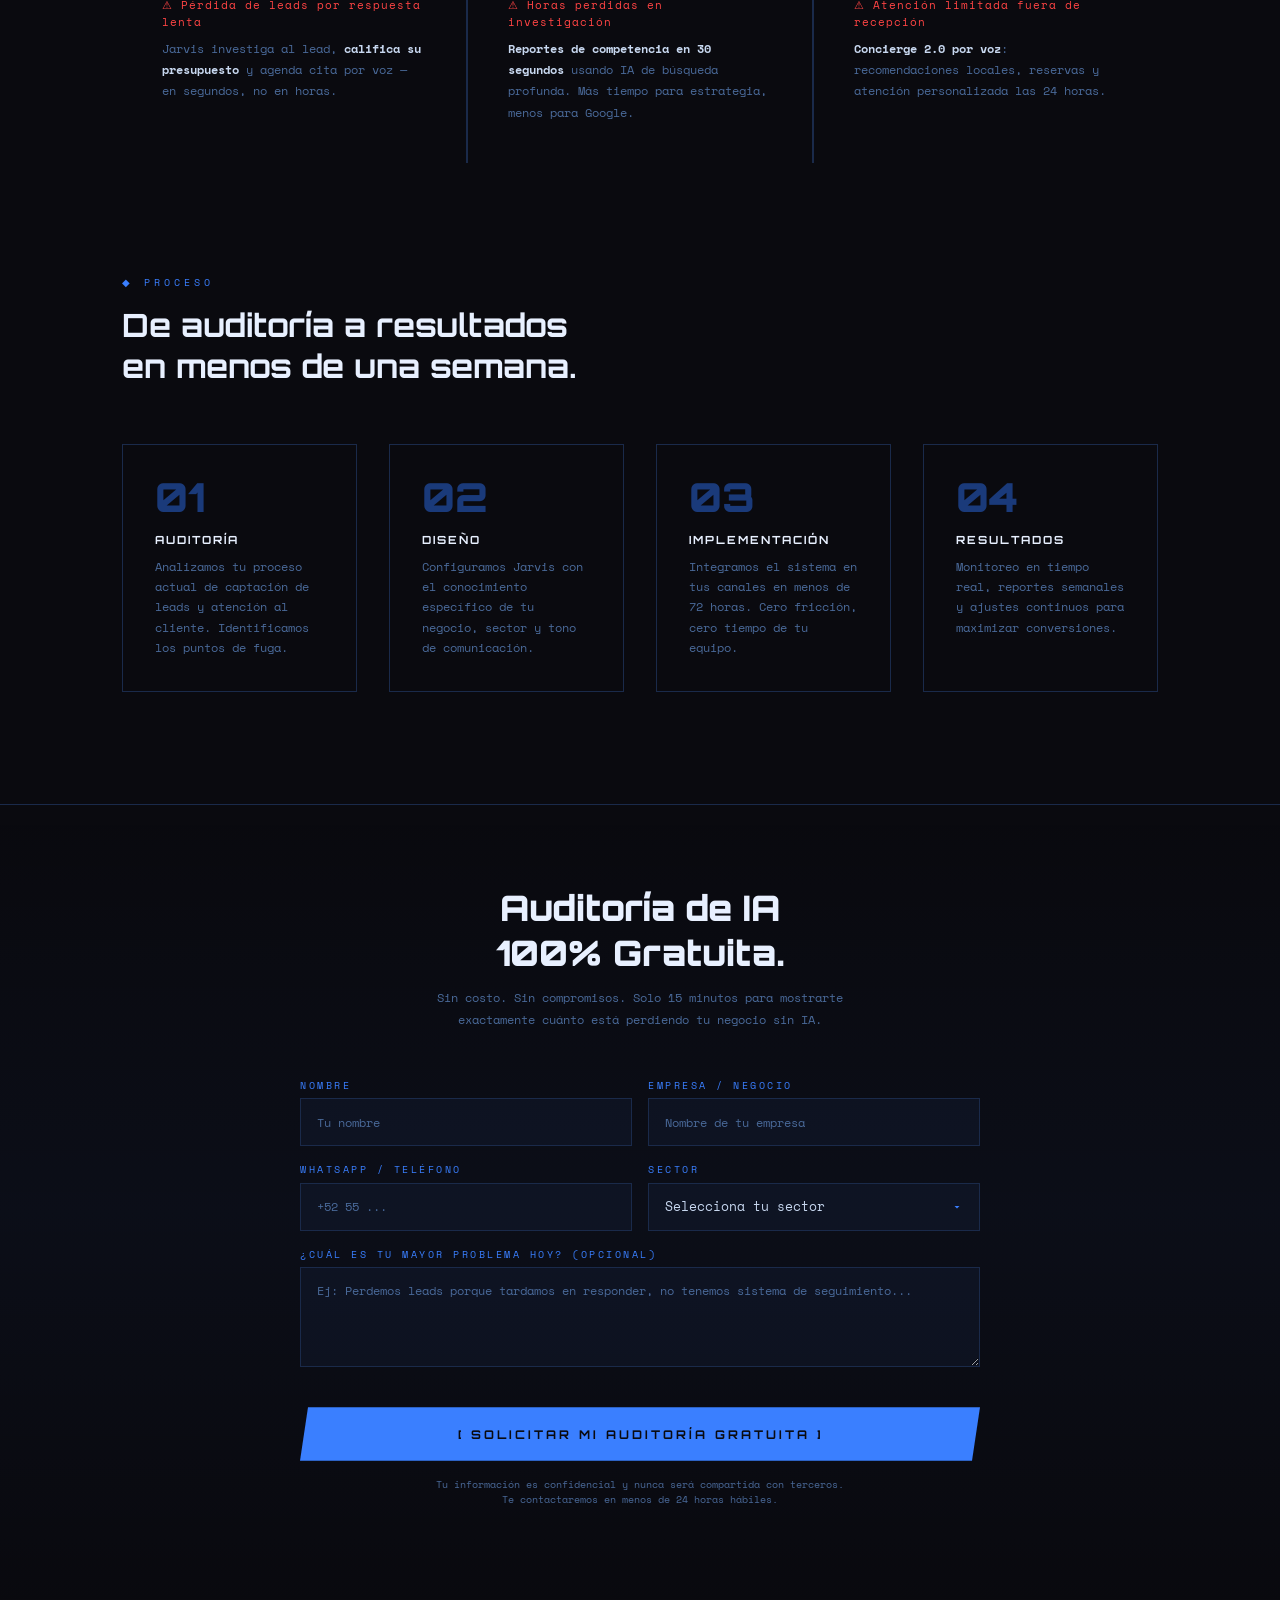
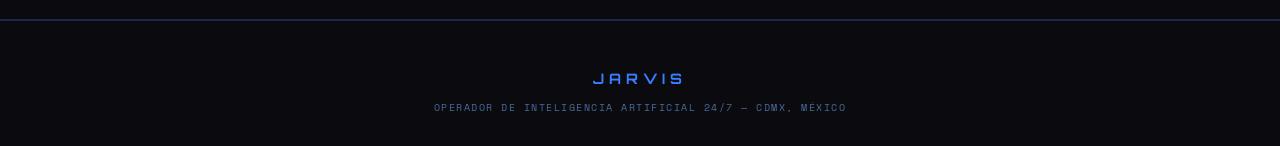
==== commit 6b318c0d: "feat: whatsapp leads en landing" ====
--- a/landing.html
+++ b/landing.html
@@ -1192,23 +1192,20 @@
       btnSubmit.disabled = true;
       btnSubmit.textContent = '[ ENVIANDO... ]';
 
-      const lead = {
-        id: Date.now(),
-        fecha: new Date().toLocaleString('es-MX'),
-        nombre: document.getElementById('f-nombre').value.trim(),
-        empresa: document.getElementById('f-empresa').value.trim(),
-        telefono: document.getElementById('f-telefono').value.trim(),
-        sector: document.getElementById('f-sector').value,
-        problema: document.getElementById('f-problema').value.trim(),
-      };
-
-      const leads = getLeads();
-      leads.unshift(lead);
-      saveLeads(leads);
+      const nombre = document.getElementById('f-nombre').value.trim();
+      const empresa = document.getElementById('f-empresa').value.trim();
+      const telefono = document.getElementById('f-telefono').value.trim();
+      const sector = document.getElementById('f-sector').value;
+      const problema = document.getElementById('f-problema').value.trim();
+
+      const mensaje = `🤖 *NUEVO LEAD — JARVIS*\n\n*Nombre:* ${nombre}\n*Empresa:* ${empresa}\n*Teléfono:* ${telefono}\n*Sector:* ${sector}\n*Problema:* ${problema || 'No especificado'}`;
+
+      const url = `https://wa.me/5651252365?text=${encodeURIComponent(mensaje)}`;
 
       setTimeout(() => {
         form.style.display = 'none';
         successMsg.style.display = 'block';
+        window.open(url, '_blank');
       }, 800);
     });
 
